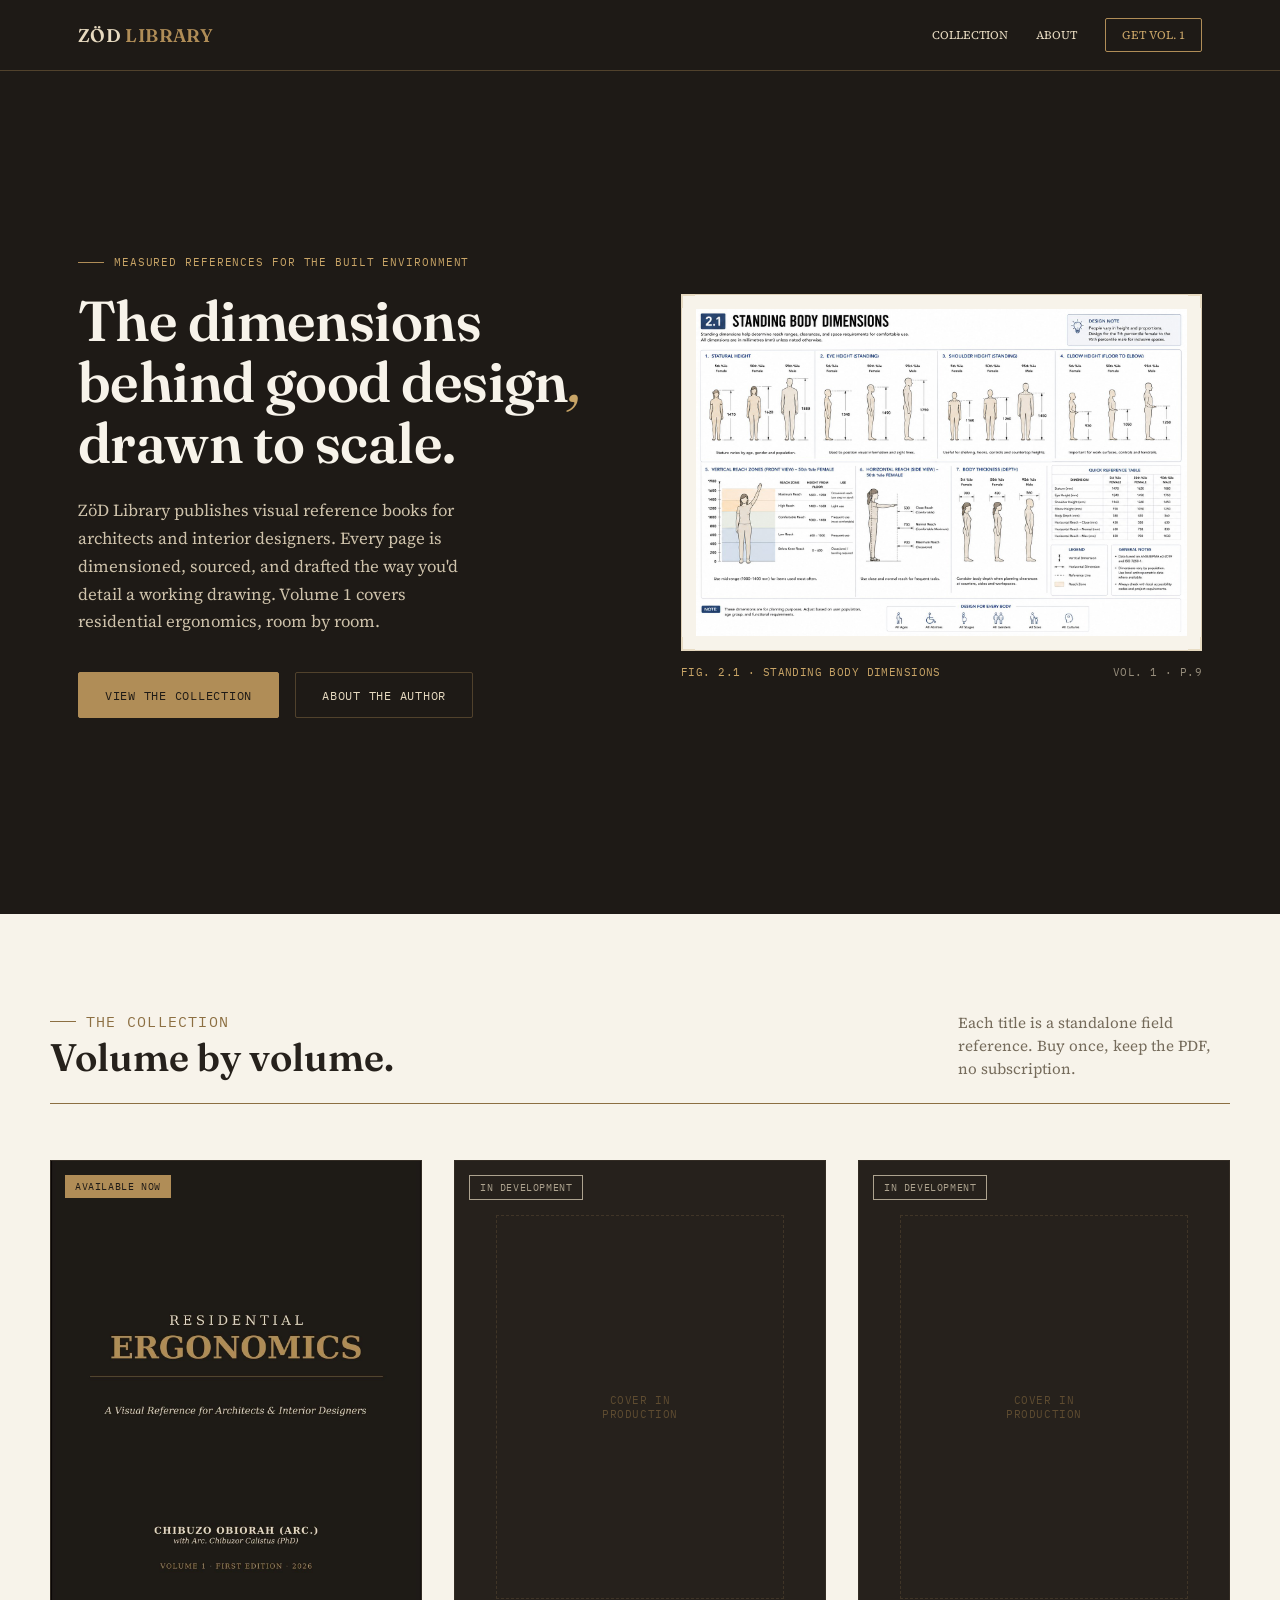
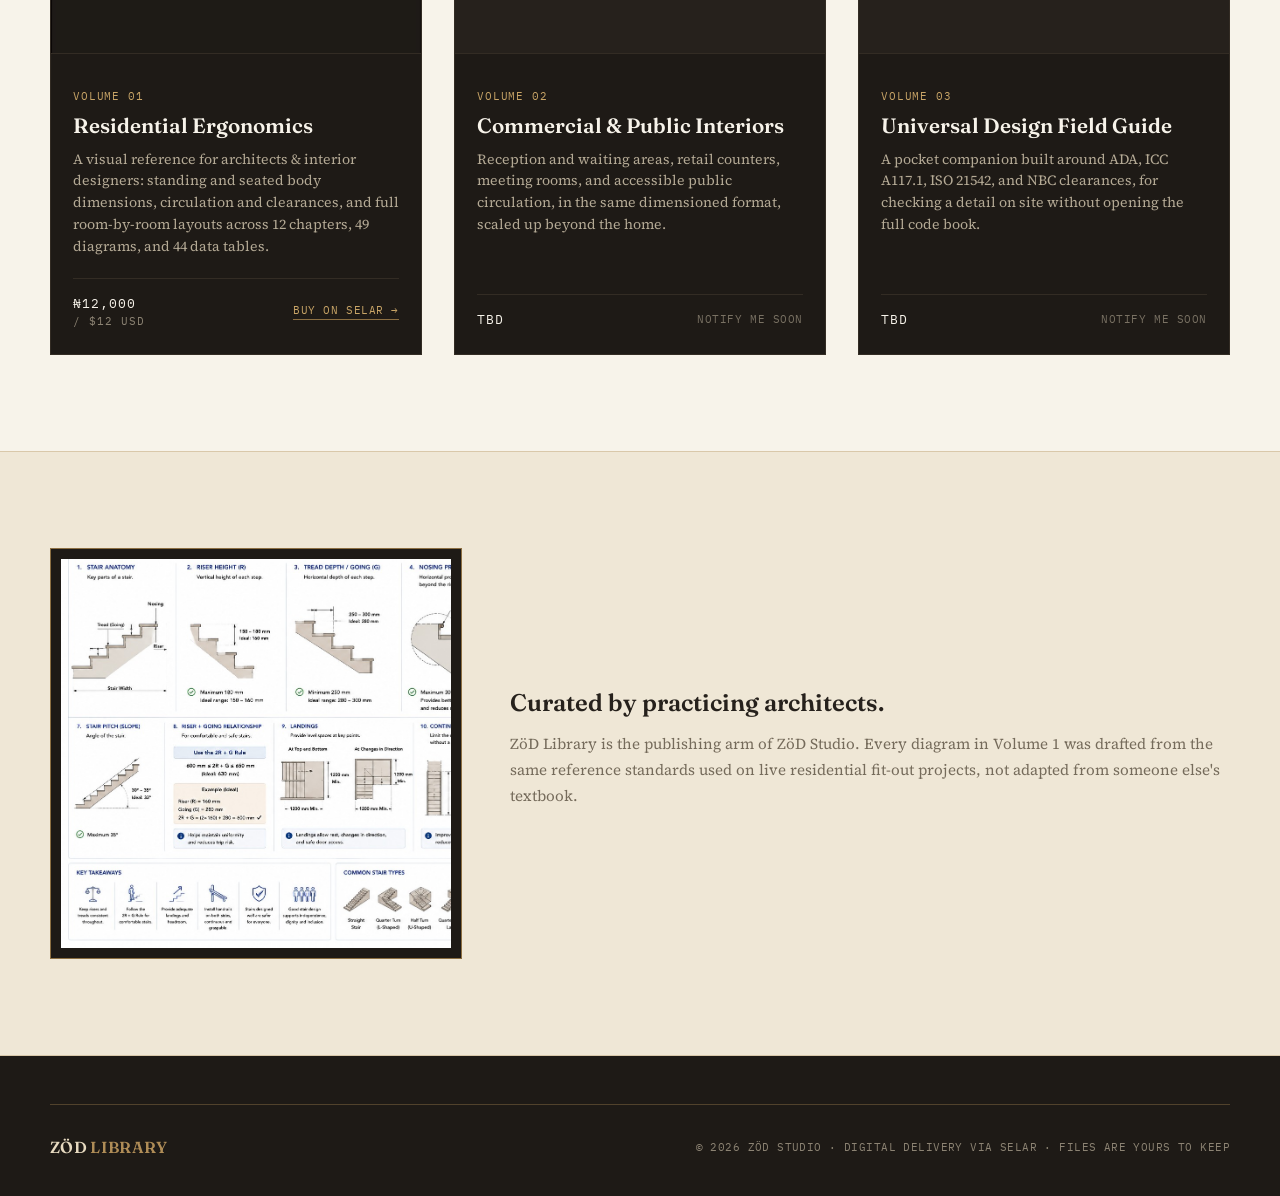
==== library/index.html @ a9519410 "Add files via upload" ====
<!DOCTYPE html>
<html lang="en">
<head>
<meta charset="UTF-8">
<meta name="viewport" content="width=device-width, initial-scale=1.0">
<title>ZöD Library · Measured References for the Built Environment</title>
<link rel="preconnect" href="https://fonts.googleapis.com">
<link rel="preconnect" href="https://fonts.gstatic.com" crossorigin>
<link href="https://fonts.googleapis.com/css2?family=Fraunces:opsz,wght@9..144,400;9..144,500;9..144,600;9..144,700&family=IBM+Plex+Mono:wght@400;500;600&family=Source+Serif+4:opsz,wght@8..60,400;8..60,500;8..60,600&display=swap" rel="stylesheet">
<style>
  :root{
    --stone:#1E1A16;
    --stone-2:#26211C;
    --stone-3:#332C24;
    --sand:#E7DAC0;
    --paper:#F7F3EA;
    --paper-2:#EFE7D6;
    --gold:#B08D57;
    --gold-deep:#8C6F42;
    --gold-bright:#C9A567;
    --ink:#26211C;
    --muted:#756B5B;
    --line: rgba(176,141,87,0.35);
  }
  *{box-sizing:border-box;}
  html{scroll-behavior:smooth;}
  body{
    margin:0;
    background:var(--paper);
    color:var(--ink);
    font-family:'Source Serif 4', Georgia, serif;
    -webkit-font-smoothing:antialiased;
  }
  .mono{
    font-family:'IBM Plex Mono', ui-monospace, monospace;
    letter-spacing:.08em;
  }
  a{color:inherit;}
  img{max-width:100%;display:block;}

  /* ---------- Nav ---------- */
  header.nav{
    position:sticky; top:0; z-index:50;
    background:var(--stone);
    border-bottom:1px solid var(--line);
  }
  .nav-inner{
    max-width:1180px; margin:0 auto;
    display:flex; align-items:center; justify-content:space-between;
    padding:18px 28px;
  }
  .wordmark{
    color:var(--sand);
    font-family:'Fraunces', serif;
    font-weight:600;
    font-size:1.15rem;
    letter-spacing:.02em;
    text-decoration:none;
  }
  .wordmark span{color:var(--gold);}
  .nav-links{
    display:flex; gap:28px; align-items:center;
  }
  .nav-links a{
    color:var(--sand); text-decoration:none;
    font-size:.72rem; text-transform:uppercase;
  }
  .nav-links a:hover{color:var(--gold-bright);}
  .nav-cta{
    border:1px solid var(--gold); color:var(--gold-bright)!important;
    padding:8px 16px; border-radius:2px;
  }
  .nav-cta:hover{background:var(--gold); color:var(--stone)!important;}

  a:focus-visible, button:focus-visible{
    outline:2px solid var(--gold-bright);
    outline-offset:3px;
  }

  /* ---------- Hero ---------- */
  .hero{
    background:var(--stone);
    color:var(--sand);
    position:relative;
    overflow:hidden;
  }
  .hero-inner{
    max-width:1180px; margin:0 auto;
    display:grid; grid-template-columns:1.05fr 1fr;
    gap:56px;
    padding:88px 28px 100px;
    align-items:center;
  }
  .eyebrow{
    font-size:.7rem;
    color:var(--gold-bright);
    text-transform:uppercase;
    margin:0 0 22px;
    display:flex; align-items:center; gap:10px;
  }
  .eyebrow::before{
    content:"";
    width:26px; height:1px; background:var(--gold);
    display:inline-block;
  }
  .hero h1{
    font-family:'Fraunces', serif;
    font-weight:600;
    font-size:clamp(2.3rem, 4.4vw, 3.6rem);
    line-height:1.08;
    margin:0 0 24px;
    color:var(--paper);
    letter-spacing:-.01em;
  }
  .hero h1 em{
    font-style:italic; color:var(--gold-bright); font-weight:500;
  }
  .hero p.lede{
    font-size:1.05rem;
    line-height:1.65;
    color:var(--sand);
    opacity:.88;
    max-width:46ch;
    margin:0 0 36px;
  }
  .hero-ctas{display:flex; gap:16px; flex-wrap:wrap; align-items:center;}
  .btn{
    font-family:'IBM Plex Mono', monospace;
    font-size:.78rem;
    letter-spacing:.06em;
    text-transform:uppercase;
    text-decoration:none;
    padding:14px 26px;
    border-radius:2px;
    display:inline-block;
    transition:transform .15s ease, background .15s ease, color .15s ease, border-color .15s ease;
  }
  .btn-solid{
    background:var(--gold);
    color:var(--stone);
    border:1px solid var(--gold);
  }
  .btn-solid:hover{background:var(--gold-bright); transform:translateY(-1px);}
  .btn-ghost{
    color:var(--sand);
    border:1px solid var(--line);
  }
  .btn-ghost:hover{border-color:var(--gold); color:var(--gold-bright);}

  /* ---- hero drawing plate ---- */
  .plate-wrap{position:relative;}
  .plate{
    position:relative;
    background:var(--paper);
    padding:14px;
    border:1px solid var(--line);
  }
  .plate img{width:100%; display:block;}
  .tick{position:absolute; width:14px; height:14px; border-color:var(--gold); opacity:.9;}
  .tick.tl{top:-1px; left:-1px; border-top:2px solid; border-left:2px solid;}
  .tick.tr{top:-1px; right:-1px; border-top:2px solid; border-right:2px solid;}
  .tick.bl{bottom:-1px; left:-1px; border-bottom:2px solid; border-left:2px solid;}
  .tick.br{bottom:-1px; right:-1px; border-bottom:2px solid; border-right:2px solid;}
  .plate-cap{
    margin-top:14px;
    display:flex; justify-content:space-between; align-items:baseline;
    font-family:'IBM Plex Mono', monospace;
    font-size:.66rem;
    color:var(--gold-bright);
    text-transform:uppercase;
    letter-spacing:.04em;
  }
  .plate-cap span.dim{color:var(--sand); opacity:.6;}

  /* ---------- Section shell ---------- */
  section{padding:96px 28px;}
  .section-inner{max-width:1180px; margin:0 auto;}
  .section-head{
    display:flex; justify-content:space-between; align-items:flex-end;
    gap:24px; flex-wrap:wrap;
    margin-bottom:56px;
    border-bottom:1px solid var(--gold-deep);
    padding-bottom:22px;
  }
  .section-head .eyebrow{color:var(--gold-deep);}
  .section-head .eyebrow::before{background:var(--gold-deep);}
  .section-head h2{
    font-family:'Fraunces', serif;
    font-weight:600;
    font-size:clamp(1.8rem,3vw,2.4rem);
    margin:0;
    color:var(--ink);
  }
  .section-head p{
    margin:0; max-width:34ch;
    color:var(--muted);
    font-size:.95rem;
    line-height:1.5;
  }

  /* ---------- Collection grid ---------- */
  .grid{
    display:grid;
    grid-template-columns:repeat(3, 1fr);
    gap:32px;
  }
  .card{
    background:var(--stone);
    color:var(--sand);
    position:relative;
    border:1px solid var(--stone-3);
    display:flex; flex-direction:column;
    transition:transform .2s ease, border-color .2s ease;
  }
  .card:hover{transform:translateY(-4px); border-color:var(--gold);}
  .card .tick{width:11px;height:11px;}
  .card-media{
    aspect-ratio:3/4;
    background:var(--stone-2);
    display:flex; align-items:center; justify-content:center;
    overflow:hidden;
    position:relative;
    border-bottom:1px solid var(--stone-3);
  }
  .card-media img{width:100%; height:100%; object-fit:cover;}
  .badge{
    position:absolute; top:14px; left:14px;
    font-family:'IBM Plex Mono', monospace;
    font-size:.62rem; text-transform:uppercase; letter-spacing:.06em;
    padding:5px 10px;
    background:var(--gold);
    color:var(--stone);
  }
  .badge.soon{background:transparent; border:1px solid var(--sand); color:var(--sand); opacity:.7;}
  .card-body{padding:24px 22px 26px; display:flex; flex-direction:column; flex:1;}
  .card-vol{
    font-family:'IBM Plex Mono', monospace;
    font-size:.66rem; color:var(--gold-bright);
    text-transform:uppercase; letter-spacing:.08em;
    margin-bottom:10px;
  }
  .card h3{
    font-family:'Fraunces', serif; font-weight:600;
    font-size:1.3rem; margin:0 0 10px; line-height:1.25;
    color:var(--paper);
  }
  .card p.desc{
    font-size:.88rem; line-height:1.55; color:var(--sand); opacity:.75;
    margin:0 0 20px; flex:1;
  }
  .card-foot{
    display:flex; align-items:center; justify-content:space-between;
    border-top:1px solid var(--stone-3);
    padding-top:16px;
  }
  .price{
    font-family:'IBM Plex Mono', monospace;
    font-size:.82rem;
    color:var(--paper);
  }
  .price .sub{display:block; font-size:.68rem; color:var(--sand); opacity:.55; margin-top:2px;}
  .buy{
    font-family:'IBM Plex Mono', monospace;
    font-size:.7rem; text-transform:uppercase; letter-spacing:.05em;
    color:var(--gold-bright); text-decoration:none;
    border-bottom:1px solid var(--gold-deep);
    padding-bottom:2px;
  }
  .buy:hover{color:var(--gold); border-color:var(--gold);}
  .locked{
    font-family:'IBM Plex Mono', monospace;
    font-size:.7rem; text-transform:uppercase; letter-spacing:.05em;
    color:var(--sand); opacity:.45;
  }
  .blueprint{
    width:78%; height:78%;
    border:1px dashed var(--line);
    display:flex; align-items:center; justify-content:center;
    color:var(--gold-deep); opacity:.55;
    font-family:'IBM Plex Mono', monospace;
    font-size:.68rem; text-align:center; padding:14px;
    text-transform:uppercase; letter-spacing:.05em;
  }

  /* ---------- About strip ---------- */
  .about{
    background:var(--paper-2);
    border-top:1px solid var(--line);
    border-bottom:1px solid var(--line);
  }
  .about .section-inner{
    display:grid; grid-template-columns:.8fr 1.4fr;
    gap:48px; align-items:center;
  }
  .about-figure{
    aspect-ratio:1/1;
    border:1px solid var(--gold-deep);
    padding:10px;
    background:var(--stone);
  }
  .about-figure img{width:100%; height:100%; object-fit:cover;}
  .about h3{
    font-family:'Fraunces', serif; font-weight:600;
    font-size:1.5rem; margin:0 0 14px;
  }
  .about p{
    font-size:.95rem; line-height:1.7; color:var(--muted); margin:0 0 10px;
  }
  .about .cred{
    font-family:'IBM Plex Mono', monospace;
    font-size:.72rem; color:var(--gold-deep);
    text-transform:uppercase; letter-spacing:.04em;
    margin-top:18px;
  }

  /* ---------- Footer ---------- */
  footer{
    background:var(--stone);
    color:var(--sand);
    padding:48px 28px 32px;
  }
  .footer-inner{
    max-width:1180px; margin:0 auto;
    display:flex; justify-content:space-between; align-items:center;
    flex-wrap:wrap; gap:16px;
    border-top:1px solid var(--line);
    padding-top:24px;
  }
  .footer-inner .wordmark{font-size:1rem;}
  .fine{
    font-family:'IBM Plex Mono', monospace;
    font-size:.66rem; color:var(--sand); opacity:.55;
    text-transform:uppercase; letter-spacing:.04em;
  }

  /* ---------- Reveal ---------- */
  .reveal{opacity:0; transform:translateY(14px); transition:opacity .6s ease, transform .6s ease;}
  .reveal.in{opacity:1; transform:translateY(0);}
  @media (prefers-reduced-motion: reduce){
    .reveal{opacity:1; transform:none; transition:none;}
    html{scroll-behavior:auto;}
  }

  @media (max-width:920px){
    .hero-inner{grid-template-columns:1fr; padding-top:64px;}
    .grid{grid-template-columns:1fr;}
    .about .section-inner{grid-template-columns:1fr;}
    .about-figure{width:120px; height:120px; margin:0 auto;}
  }
</style>
</head>
<body>

<header class="nav">
  <div class="nav-inner">
    <a href="#top" class="wordmark">ZÖD <span>LIBRARY</span></a>
    <div class="nav-links">
      <a href="#collection">Collection</a>
      <a href="#about">About</a>
      <a class="nav-cta" href="#collection">Get Vol. 1</a>
    </div>
  </div>
</header>

<section class="hero" id="top">
  <div class="hero-inner">
    <div>
      <p class="eyebrow mono">Measured References for the Built Environment</p>
      <h1>The dimensions<br>behind good design<em>,</em><br>drawn to scale.</h1>
      <p class="lede">ZöD Library publishes visual reference books for architects and interior designers. Every page is dimensioned, sourced, and drafted the way you'd detail a working drawing. Volume 1 covers residential ergonomics, room by room.</p>
      <div class="hero-ctas">
        <a href="#collection" class="btn btn-solid">View the collection</a>
        <a href="#about" class="btn btn-ghost">About the author</a>
      </div>
    </div>
    <div class="plate-wrap">
      <div class="plate">
        <span class="tick tl"></span><span class="tick tr"></span><span class="tick bl"></span><span class="tick br"></span>
        <img src="[data-uri]" alt="Standing body dimensions diagram from Residential Ergonomics Vol. 1">
      </div>
      <div class="plate-cap">
        <span>Fig. 2.1 · Standing Body Dimensions</span>
        <span class="dim">Vol. 1 · p.9</span>
      </div>
    </div>
  </div>
</section>

<section id="collection">
  <div class="section-inner">
    <div class="section-head reveal">
      <div>
        <p class="eyebrow mono">The Collection</p>
        <h2>Volume by volume.</h2>
      </div>
      <p>Each title is a standalone field reference. Buy once, keep the PDF, no subscription.</p>
    </div>

    <div class="grid">

      <!-- Card 1: Available -->
      <div class="card reveal">
        <div class="card-media">
          <span class="badge">Available now</span>
          <img src="[data-uri]" alt="Residential Ergonomics Volume 1 cover">
        </div>
        <div class="card-body">
          <p class="card-vol mono">Volume 01</p>
          <h3>Residential Ergonomics</h3>
          <p class="desc">A visual reference for architects &amp; interior designers: standing and seated body dimensions, circulation and clearances, and full room-by-room layouts across 12 chapters, 49 diagrams, and 44 data tables.</p>
          <div class="card-foot">
            <div class="price mono">₦12,000 <span class="sub">/ $12 USD</span></div>
            <!-- Replace # with your live Selar checkout URL once the product is published -->
            <a href="https://selar.com/474p727878" class="buy" target="_blank" rel="noopener">Buy on Selar →</a>
          </div>
        </div>
      </div>

      <!-- Card 2: Coming soon -->
      <div class="card reveal">
        <div class="card-media">
          <span class="badge soon">In development</span>
          <div class="blueprint">Cover in<br>production</div>
        </div>
        <div class="card-body">
          <p class="card-vol mono">Volume 02</p>
          <h3>Commercial &amp; Public Interiors</h3>
          <p class="desc">Reception and waiting areas, retail counters, meeting rooms, and accessible public circulation, in the same dimensioned format, scaled up beyond the home.</p>
          <div class="card-foot">
            <div class="price mono">TBD</div>
            <span class="locked">Notify me soon</span>
          </div>
        </div>
      </div>

      <!-- Card 3: Coming soon -->
      <div class="card reveal">
        <div class="card-media">
          <span class="badge soon">In development</span>
          <div class="blueprint">Cover in<br>production</div>
        </div>
        <div class="card-body">
          <p class="card-vol mono">Volume 03</p>
          <h3>Universal Design Field Guide</h3>
          <p class="desc">A pocket companion built around ADA, ICC A117.1, ISO 21542, and NBC clearances, for checking a detail on site without opening the full code book.</p>
          <div class="card-foot">
            <div class="price mono">TBD</div>
            <span class="locked">Notify me soon</span>
          </div>
        </div>
      </div>

    </div>
  </div>
</section>

<section class="about" id="about">
  <div class="section-inner">
    <div class="about-figure reveal"><img src="[data-uri]" alt="Detail from the stair proportions diagram, Residential Ergonomics Vol. 1"></div>
    <div class="reveal">
      <h3>Curated by practicing architects.</h3>
      <p>ZöD Library is the publishing arm of ZöD Studio. Every diagram in Volume 1 was drafted from the same reference standards used on live residential fit-out projects, not adapted from someone else's textbook.</p>
    </div>
  </div>
</section>

<footer>
  <div class="footer-inner">
    <a href="#top" class="wordmark">ZÖD <span>LIBRARY</span></a>
    <p class="fine">© 2026 ZöD Studio · Digital delivery via Selar · Files are yours to keep</p>
  </div>
</footer>

<script>
  const items = document.querySelectorAll('.reveal');
  if ('IntersectionObserver' in window){
    const io = new IntersectionObserver((entries)=>{
      entries.forEach(e=>{ if(e.isIntersecting){ e.target.classList.add('in'); io.unobserve(e.target);} });
    }, {threshold:.15});
    items.forEach(i=>io.observe(i));
  } else {
    items.forEach(i=>i.classList.add('in'));
  }
</script>

</body>
</html>
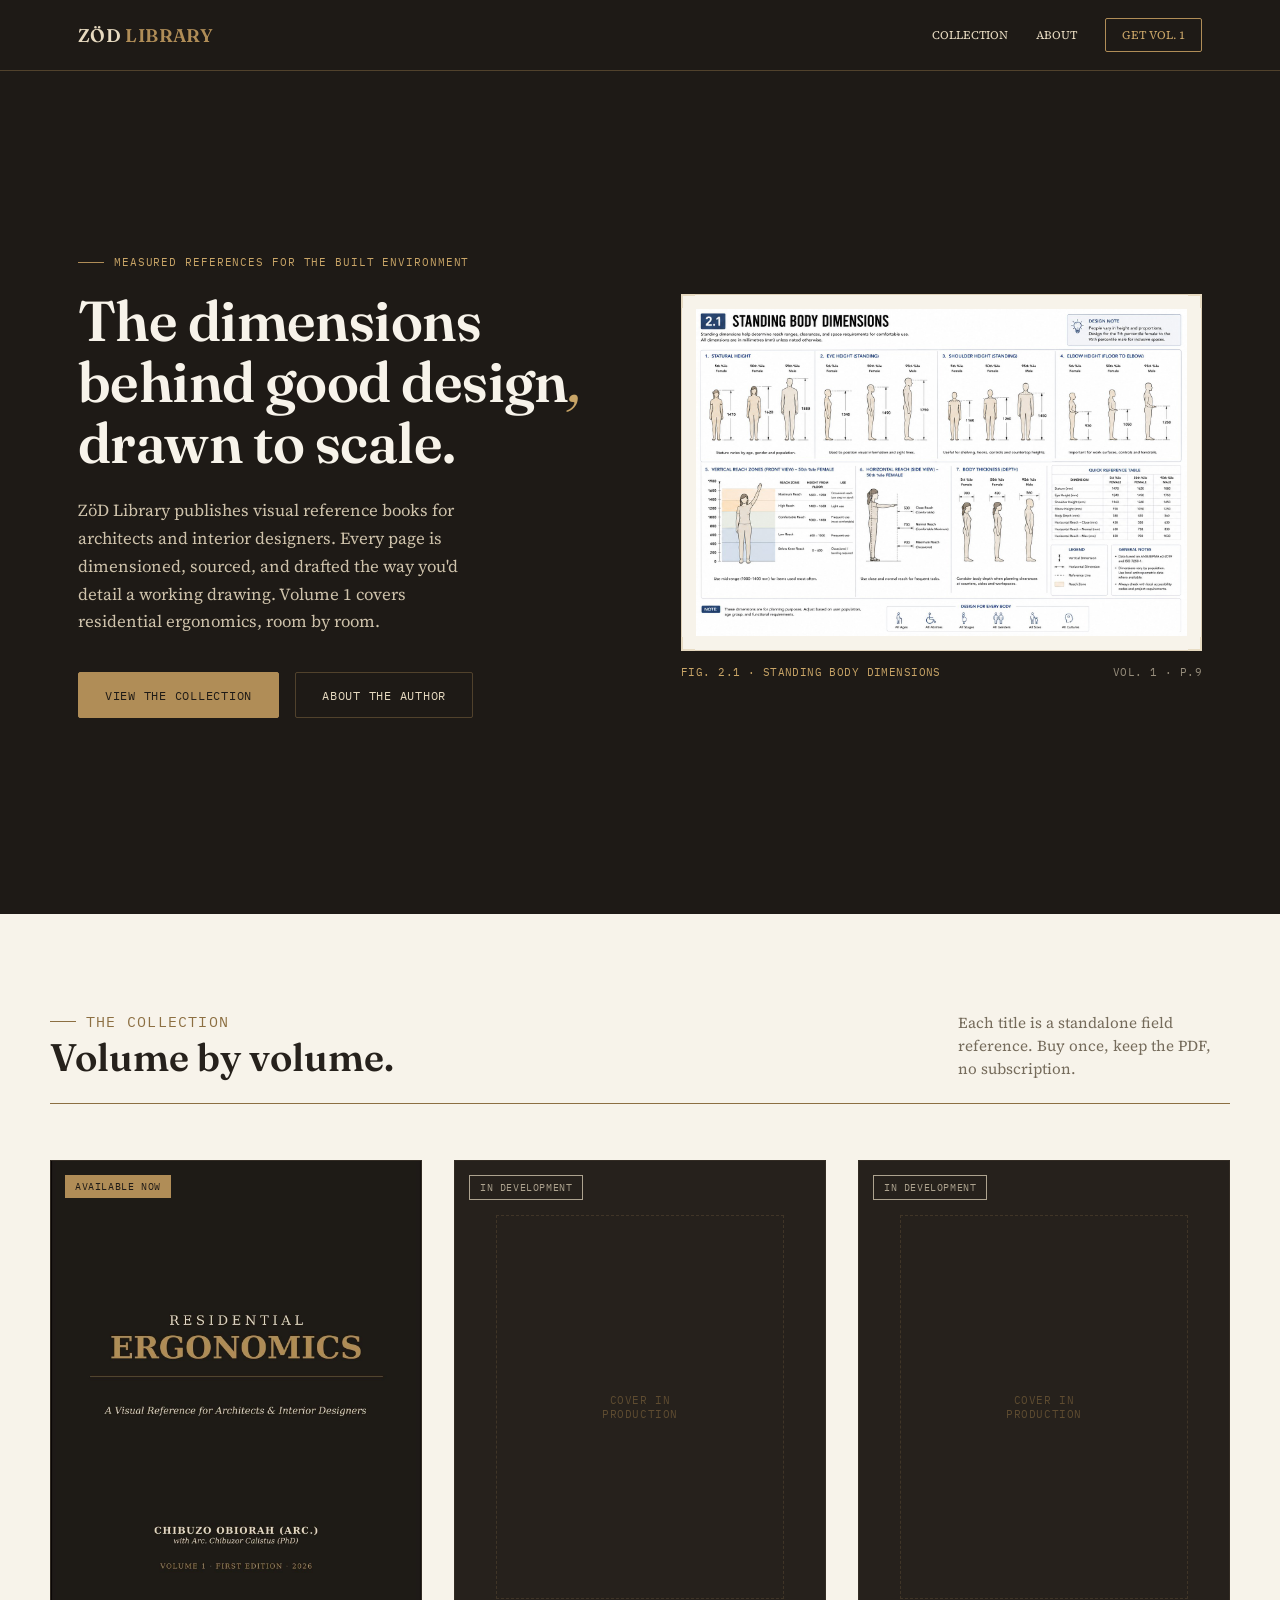
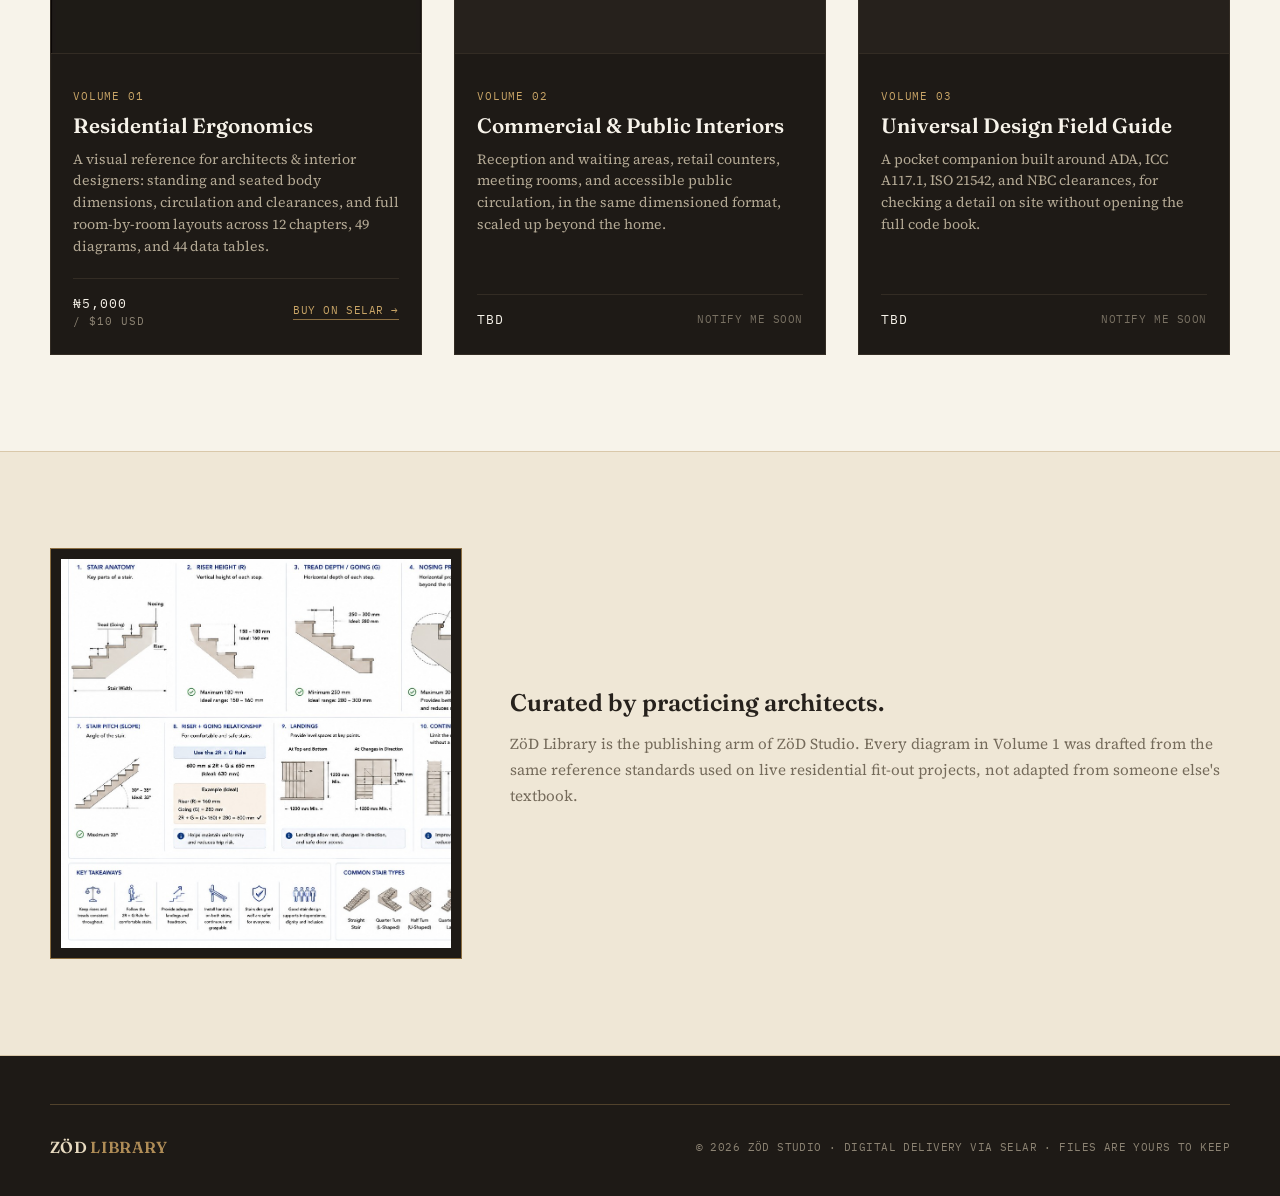
==== commit 7115aa59: "Add files via upload" ====
--- a/library/index.html
+++ b/library/index.html
@@ -409,7 +409,7 @@
           <h3>Residential Ergonomics</h3>
           <p class="desc">A visual reference for architects &amp; interior designers: standing and seated body dimensions, circulation and clearances, and full room-by-room layouts across 12 chapters, 49 diagrams, and 44 data tables.</p>
           <div class="card-foot">
-            <div class="price mono">₦12,000 <span class="sub">/ $12 USD</span></div>
+            <div class="price mono">₦5,000 <span class="sub">/ $10 USD</span></div>
             <!-- Replace # with your live Selar checkout URL once the product is published -->
             <a href="https://selar.com/474p727878" class="buy" target="_blank" rel="noopener">Buy on Selar →</a>
           </div>
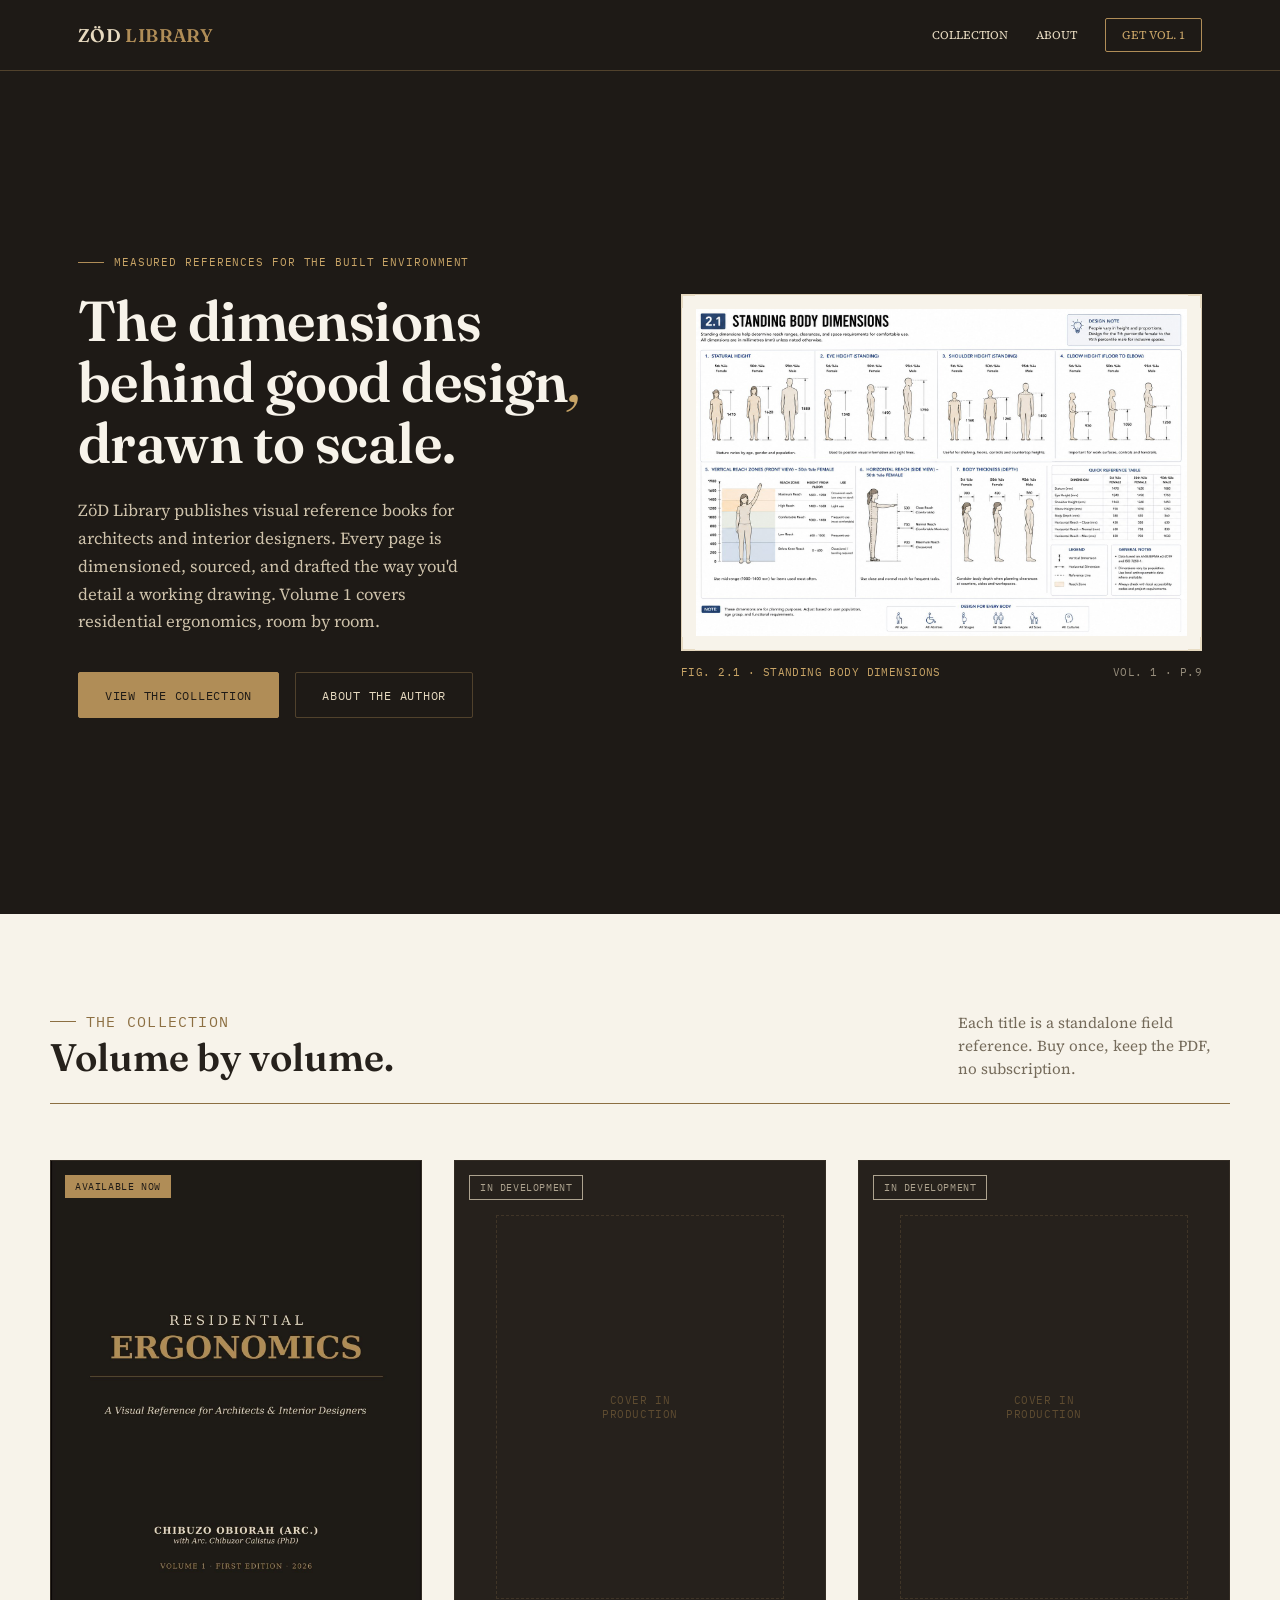
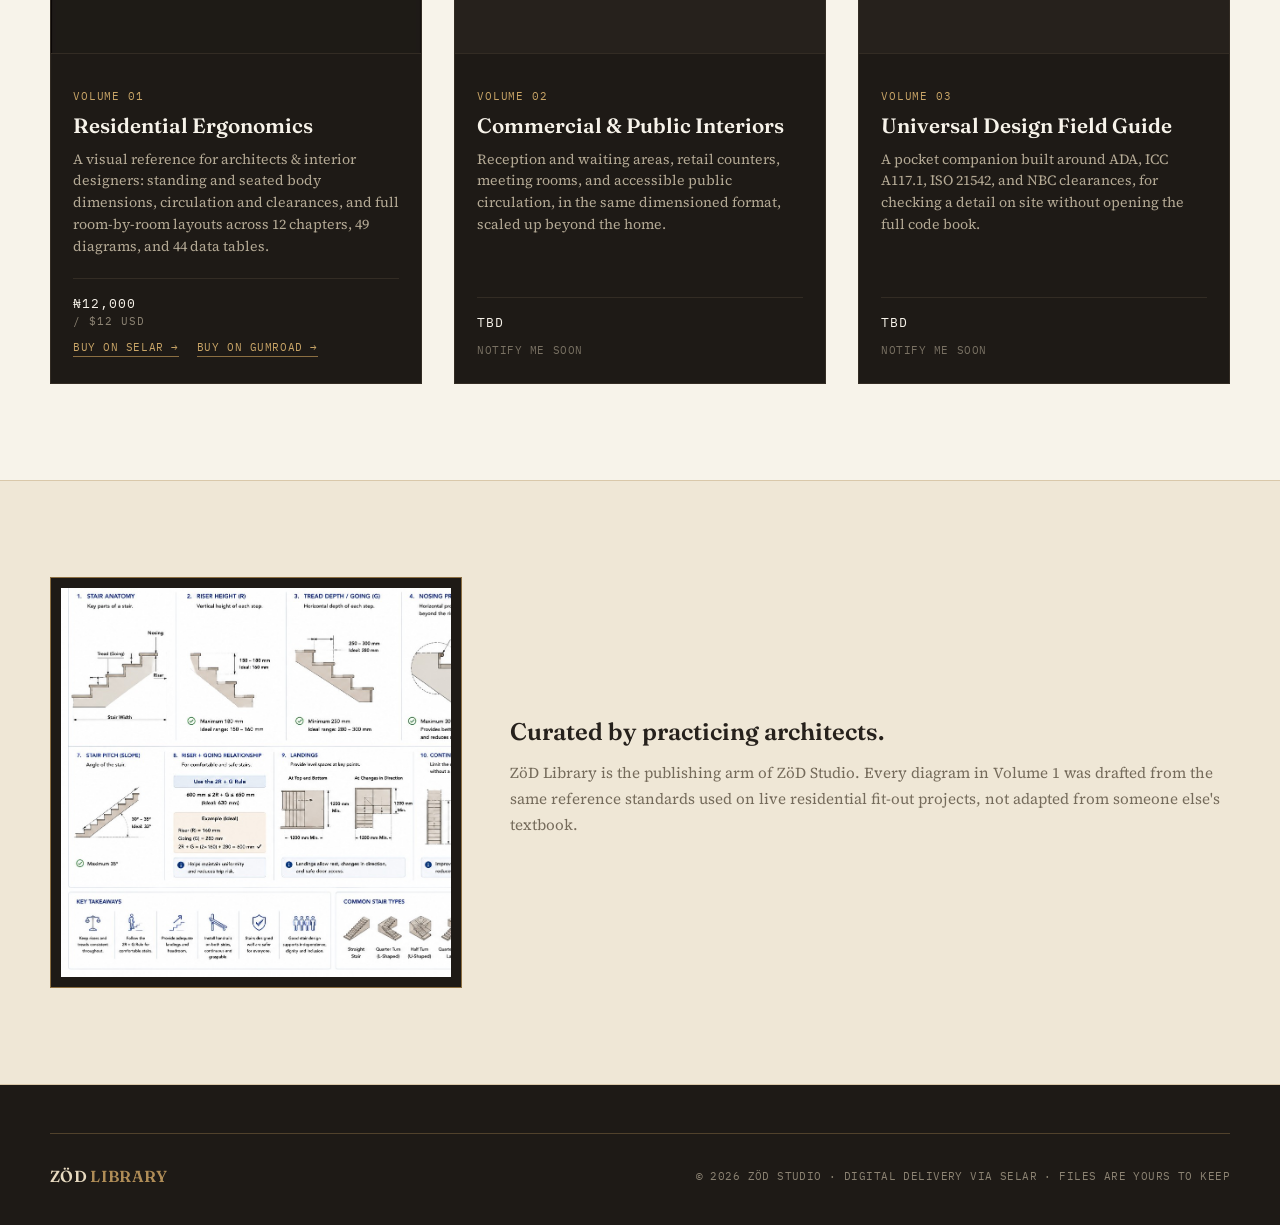
==== commit 4b3fdeb1: "Add files via upload" ====
--- a/library/index.html
+++ b/library/index.html
@@ -249,10 +249,11 @@
     margin:0 0 20px; flex:1;
   }
   .card-foot{
-    display:flex; align-items:center; justify-content:space-between;
+    display:flex; flex-direction:column; gap:12px;
     border-top:1px solid var(--stone-3);
     padding-top:16px;
   }
+  .buy-row{display:flex; gap:18px; flex-wrap:wrap;}
   .price{
     font-family:'IBM Plex Mono', monospace;
     font-size:.82rem;
@@ -409,9 +410,11 @@
           <h3>Residential Ergonomics</h3>
           <p class="desc">A visual reference for architects &amp; interior designers: standing and seated body dimensions, circulation and clearances, and full room-by-room layouts across 12 chapters, 49 diagrams, and 44 data tables.</p>
           <div class="card-foot">
-            <div class="price mono">₦5,000 <span class="sub">/ $10 USD</span></div>
-            <!-- Replace # with your live Selar checkout URL once the product is published -->
-            <a href="https://selar.com/474p727878" class="buy" target="_blank" rel="noopener">Buy on Selar →</a>
+            <div class="price mono">₦12,000 <span class="sub">/ $12 USD</span></div>
+            <div class="buy-row">
+              <a href="https://selar.com/474p727878" class="buy" target="_blank" rel="noopener">Buy on Selar →</a>
+              <a href="https://4795223269181.gumroad.com/l/tfegks" class="buy" target="_blank" rel="noopener">Buy on Gumroad →</a>
+            </div>
           </div>
         </div>
       </div>
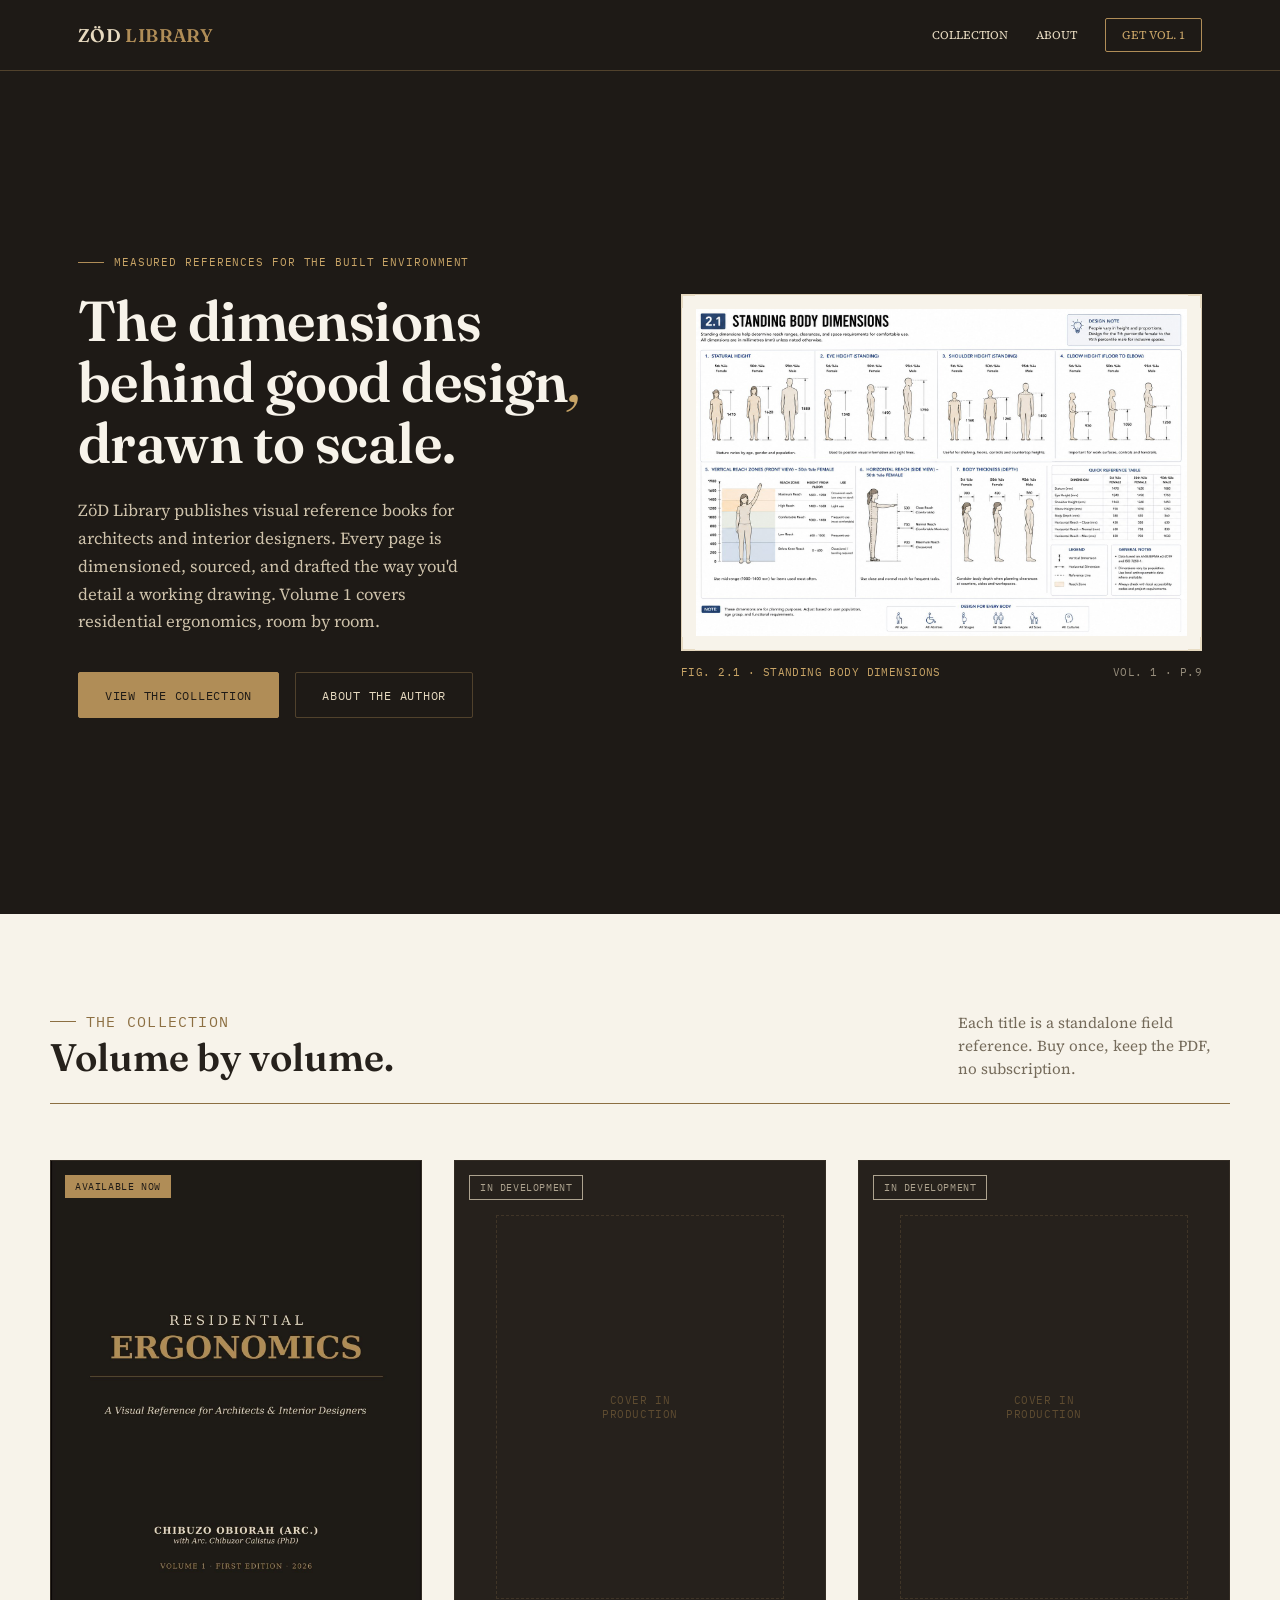
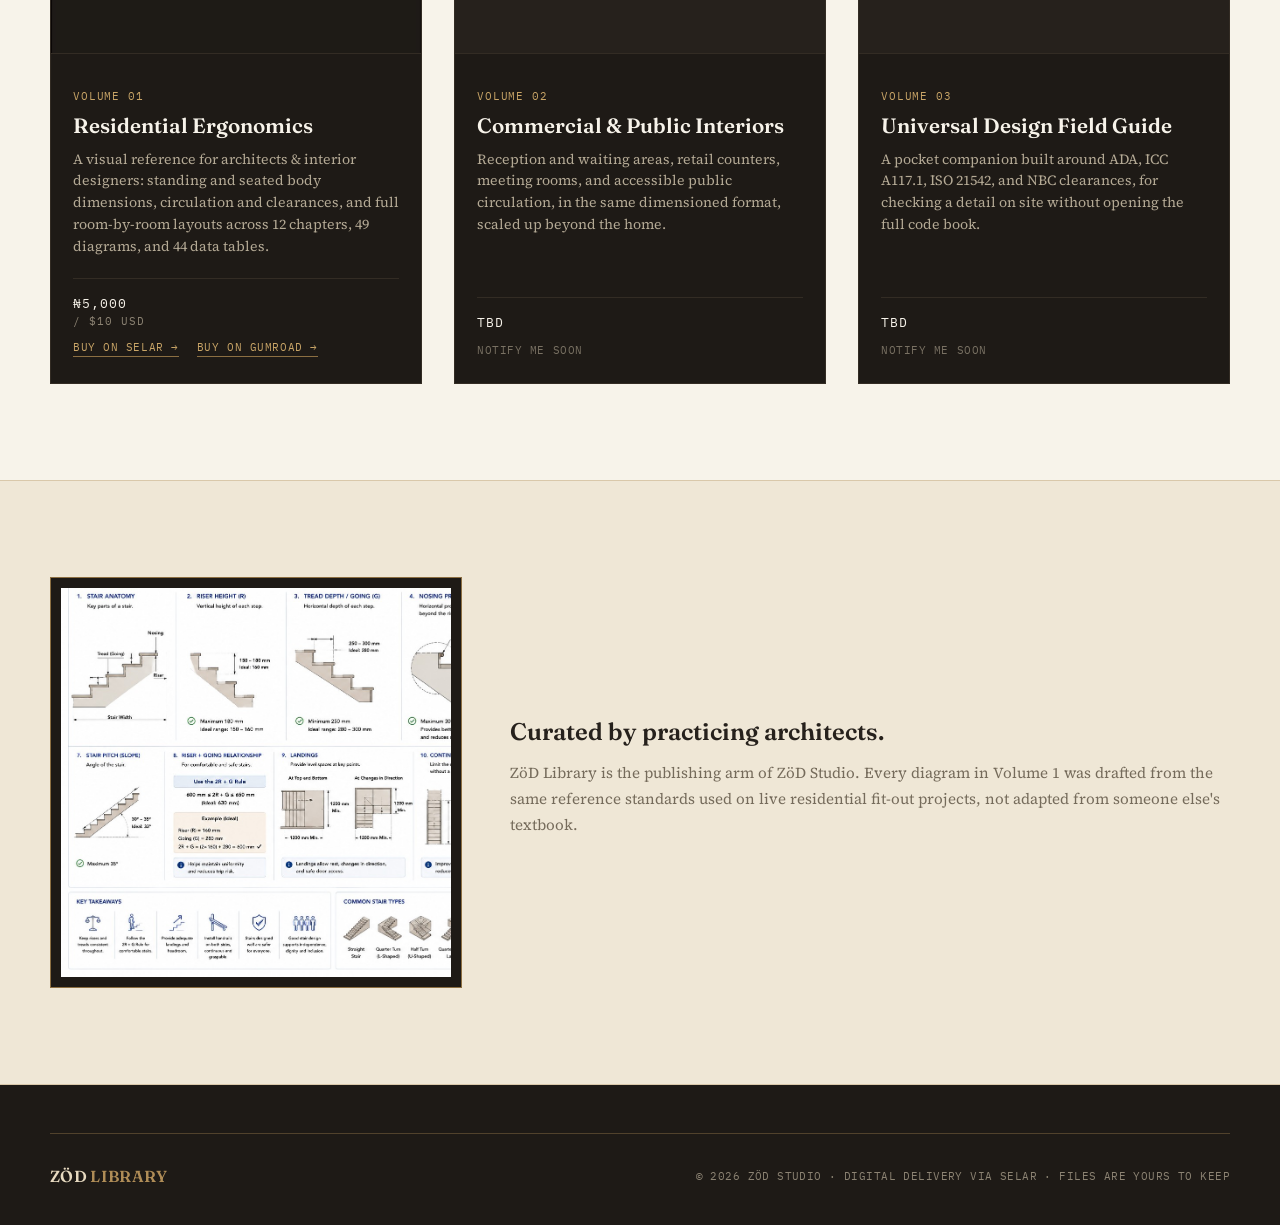
==== commit fb648011: "Add files via upload" ====
--- a/library/index.html
+++ b/library/index.html
@@ -410,7 +410,7 @@
           <h3>Residential Ergonomics</h3>
           <p class="desc">A visual reference for architects &amp; interior designers: standing and seated body dimensions, circulation and clearances, and full room-by-room layouts across 12 chapters, 49 diagrams, and 44 data tables.</p>
           <div class="card-foot">
-            <div class="price mono">₦12,000 <span class="sub">/ $12 USD</span></div>
+            <div class="price mono">₦5,000 <span class="sub">/ $10 USD</span></div>
             <div class="buy-row">
               <a href="https://selar.com/474p727878" class="buy" target="_blank" rel="noopener">Buy on Selar →</a>
               <a href="https://4795223269181.gumroad.com/l/tfegks" class="buy" target="_blank" rel="noopener">Buy on Gumroad →</a>
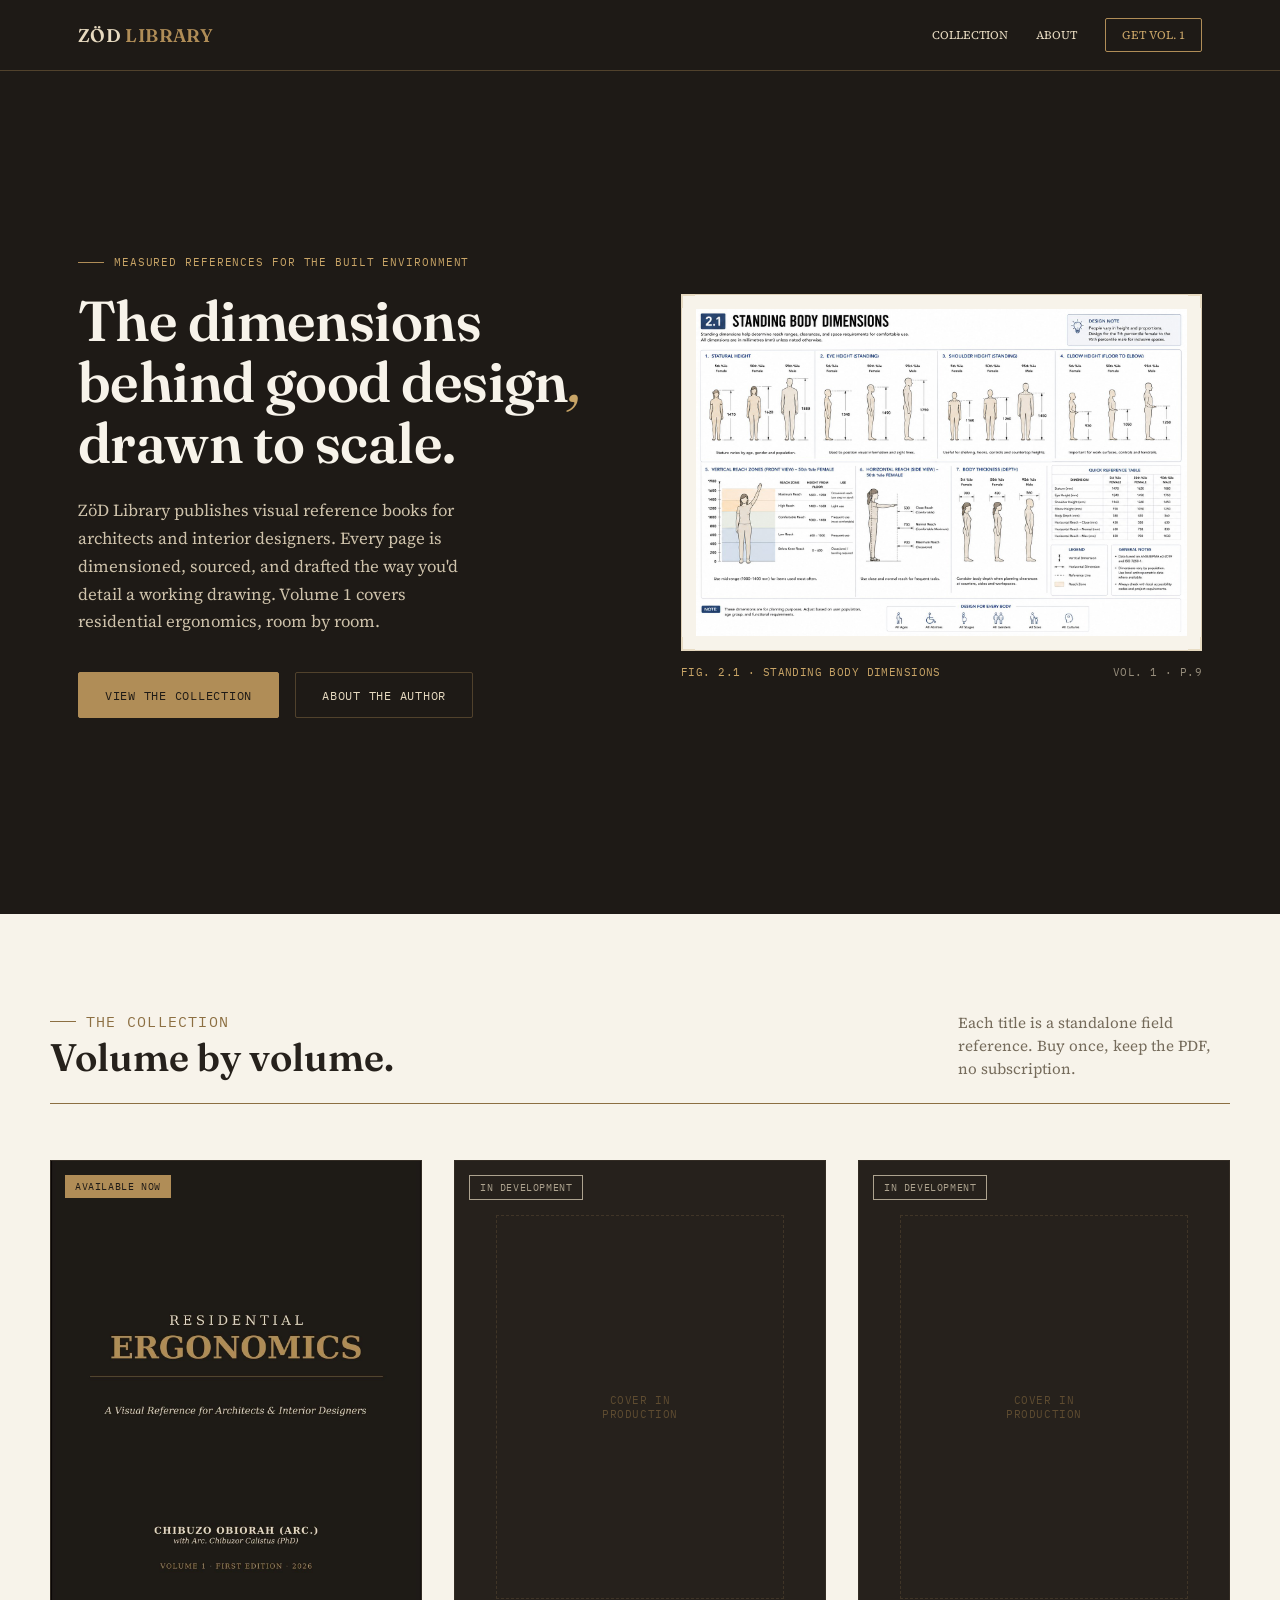
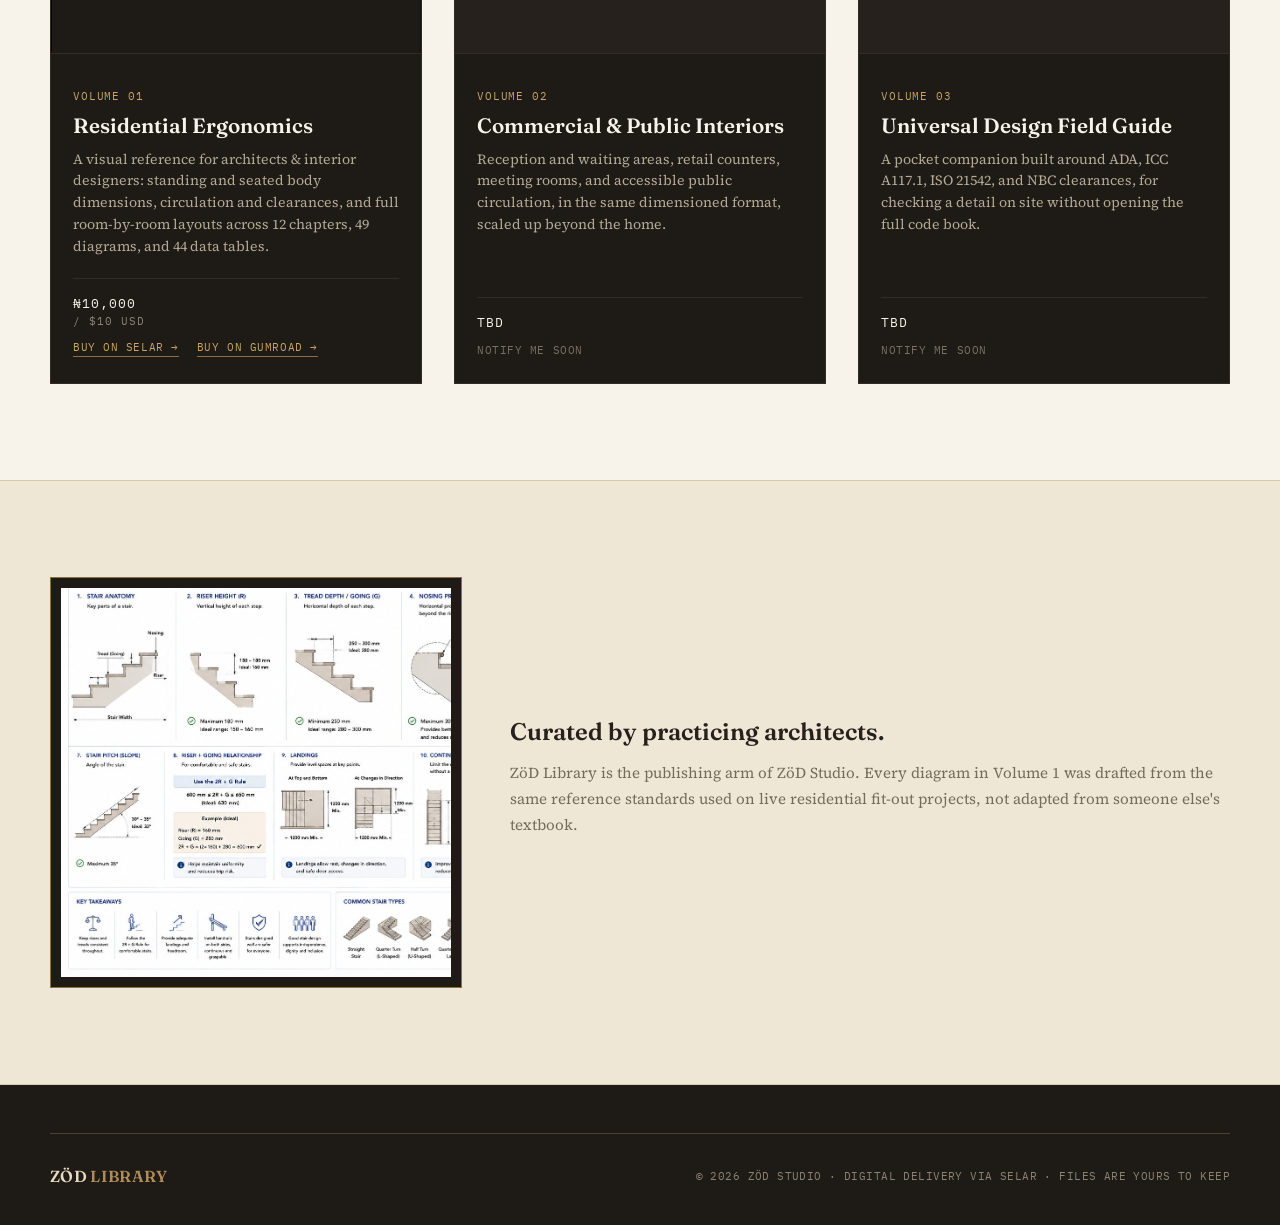
==== commit 3351a070: "Add files via upload" ====
--- a/library/index.html
+++ b/library/index.html
@@ -410,7 +410,7 @@
           <h3>Residential Ergonomics</h3>
           <p class="desc">A visual reference for architects &amp; interior designers: standing and seated body dimensions, circulation and clearances, and full room-by-room layouts across 12 chapters, 49 diagrams, and 44 data tables.</p>
           <div class="card-foot">
-            <div class="price mono">₦5,000 <span class="sub">/ $10 USD</span></div>
+            <div class="price mono">₦10,000 <span class="sub">/ $10 USD</span></div>
             <div class="buy-row">
               <a href="https://selar.com/474p727878" class="buy" target="_blank" rel="noopener">Buy on Selar →</a>
               <a href="https://4795223269181.gumroad.com/l/tfegks" class="buy" target="_blank" rel="noopener">Buy on Gumroad →</a>
